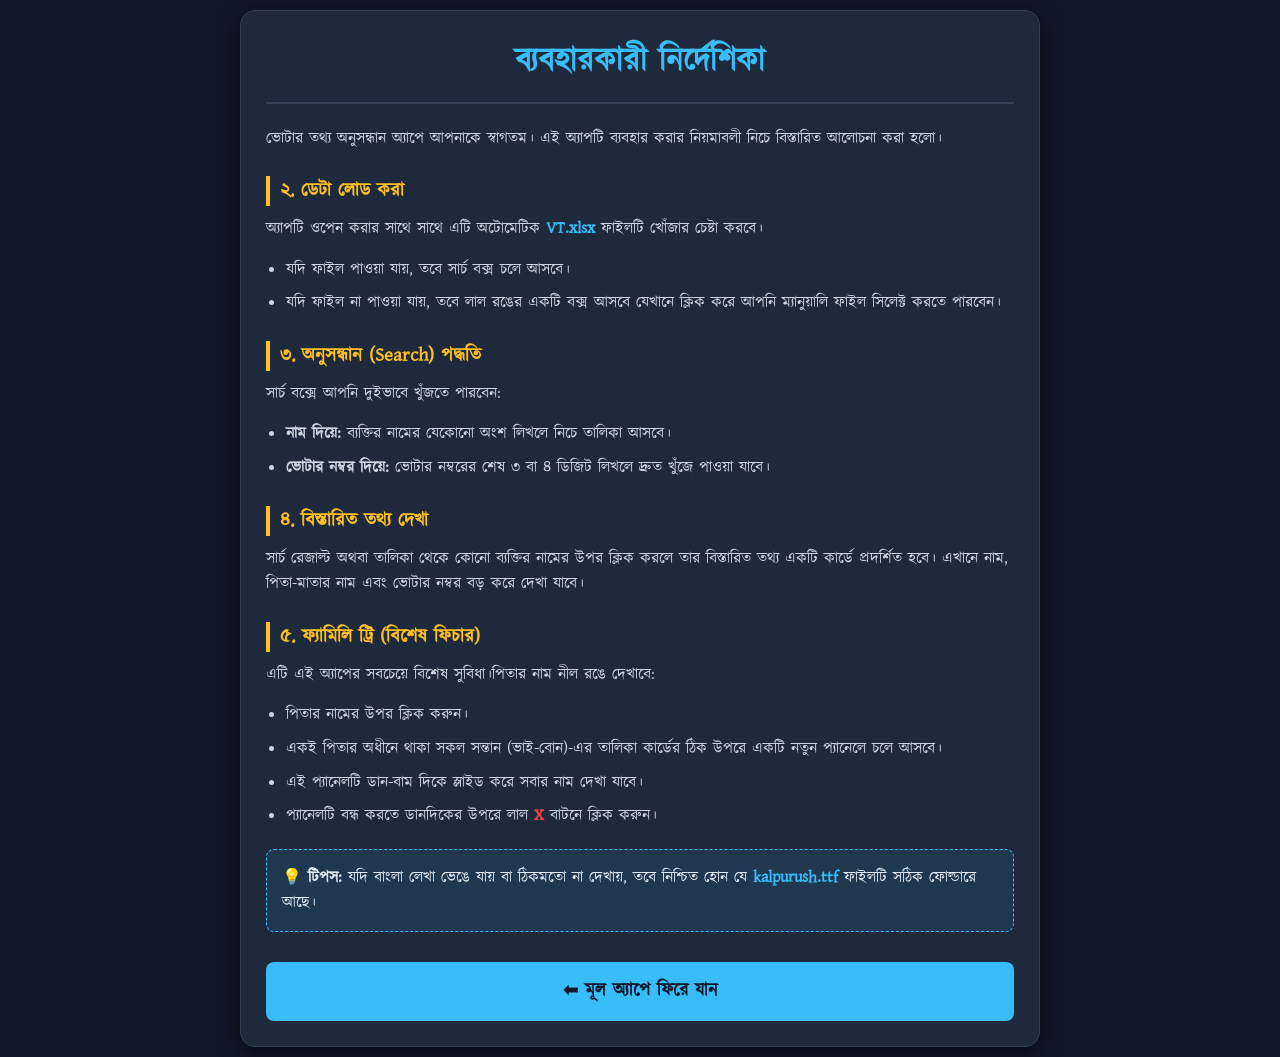
==== UG.html @ 9943b137 "Add files via upload" ====
<!DOCTYPE html>
<html lang="bn">
<head>
    <meta charset="UTF-8">
    <meta name="viewport" content="width=device-width, initial-scale=1.0">
    <title>ব্যবহারকারী নির্দেশিকা</title>
    <style>
        /* ফন্ট লোডিং (অফলাইন) */
        @font-face { font-family: 'Kalpurush'; src: url('kalpurush.ttf'); }
        
        /* গ্লোবাল স্টাইল - মূল অ্যাপের সাথে সামঞ্জস্যপূর্ণ */
        * { box-sizing: border-box; }
        body {
            font-family: 'Kalpurush', sans-serif;
            margin: 0;
            padding: 10px;
            background-color: #0f172a; /* গাঢ় ব্যাকগ্রাউন্ড */
            color: #e2e8f0;
            line-height: 1.6;
            display: flex;
            justify-content: center;
        }

        .container {
            width: 100%;
            max-width: 800px;
            background: #1e293b;
            padding: 25px;
            border-radius: 15px;
            box-shadow: 0 5px 20px rgba(0,0,0,0.6);
            border: 1px solid #334155;
        }

        h1 {
            text-align: center;
            color: #38bdf8;
            border-bottom: 2px solid #334155;
            padding-bottom: 15px;
            margin-top: 0;
        }

        h3 { color: #fbbf24; margin-top: 25px; margin-bottom: 10px; border-left: 4px solid #fbbf24; padding-left: 10px; }

        p { margin: 5px 0 15px 0; color: #cbd5e1; font-size: 16px; }

        ul { margin: 0; padding-left: 20px; color: #cbd5e1; }
        li { margin-bottom: 8px; }

        .highlight { color: #38bdf8; font-weight: bold; }
        .warning { color: #ef4444; font-weight: bold; }
        .btn-look { background: #334155; padding: 2px 8px; border-radius: 4px; border: 1px solid #475569; font-size: 14px; }

        /* ব্যাক বাটন */
        .back-btn {
            display: block;
            width: 100%;
            padding: 15px;
            margin-top: 30px;
            background: #38bdf8;
            color: #0f172a;
            text-align: center;
            text-decoration: none;
            font-weight: bold;
            font-size: 18px;
            border-radius: 8px;
            transition: 0.3s;
        }
        .back-btn:hover { background: #0ea5e9; }

        /* টিপস বক্স */
        .tips-box {
            background: rgba(56, 189, 248, 0.1);
            border: 1px dashed #38bdf8;
            padding: 15px;
            border-radius: 8px;
            margin-top: 20px;
        }
    </style>
</head>
<body>

    <div class="container">
        <h1>ব্যবহারকারী নির্দেশিকা</h1>

        <p>ভোটার তথ্য অনুসন্ধান অ্যাপে আপনাকে স্বাগতম। এই অ্যাপটি ব্যবহার করার নিয়মাবলী নিচে বিস্তারিত আলোচনা করা হলো।</p>

         

        <h3>২. ডেটা লোড করা</h3>
        <p>অ্যাপটি ওপেন করার সাথে সাথে এটি অটোমেটিক <span class="highlight">VT.xlsx</span> ফাইলটি খোঁজার চেষ্টা করবে।</p>
        <ul>
            <li>যদি ফাইল পাওয়া যায়, তবে সার্চ বক্স চলে আসবে।</li>
            <li>যদি ফাইল না পাওয়া যায়, তবে লাল রঙের একটি বক্স আসবে যেখানে ক্লিক করে আপনি ম্যানুয়ালি ফাইল সিলেক্ট করতে পারবেন।</li>
        </ul>

        <h3>৩. অনুসন্ধান (Search) পদ্ধতি</h3>
        <p>সার্চ বক্সে আপনি দুইভাবে খুঁজতে পারবেন:</p>
        <ul>
            <li><strong>নাম দিয়ে:</strong> ব্যক্তির নামের যেকোনো অংশ লিখলে নিচে তালিকা আসবে।</li>
            <li><strong>ভোটার নম্বর দিয়ে:</strong> ভোটার নম্বরের শেষ ৩ বা ৪ ডিজিট লিখলে দ্রুত খুঁজে পাওয়া যাবে।</li>
        </ul>

        <h3>৪. বিস্তারিত তথ্য দেখা</h3>
        <p>সার্চ রেজাল্ট অথবা তালিকা থেকে কোনো ব্যক্তির নামের উপর ক্লিক করলে তার বিস্তারিত তথ্য একটি কার্ডে প্রদর্শিত হবে। এখানে নাম, পিতা-মাতার নাম এবং ভোটার নম্বর বড় করে দেখা যাবে।</p>

        <h3>৫. ফ্যামিলি ট্রি (বিশেষ ফিচার)</h3>
        <p>এটি এই অ্যাপের সবচেয়ে বিশেষ সুবিধা।</ বিস্তারিত কার্ডে যখন <strong>পিতার নাম</strong> নীল রঙে দেখাবে:</p>
        <ul>
            <li>পিতার নামের উপর ক্লিক করুন।</li>
            <li>একই পিতার অধীনে থাকা সকল সন্তান (ভাই-বোন)-এর তালিকা কার্ডের ঠিক উপরে একটি নতুন প্যানেলে চলে আসবে।</li>
            <li>এই প্যানেলটি ডান-বাম দিকে স্লাইড করে সবার নাম দেখা যাবে।</li>
            <li>প্যানেলটি বন্ধ করতে ডানদিকের উপরে লাল <span class="warning">X</span> বাটনে ক্লিক করুন।</li>
        </ul>

        <div class="tips-box">
            <strong>💡 টিপস:</strong> যদি বাংলা লেখা ভেঙে যায় বা ঠিকমতো না দেখায়, তবে নিশ্চিত হোন যে <span class="highlight">kalpurush.ttf</span> ফাইলটি সঠিক ফোল্ডারে আছে।
        </div>

        <a href="Vot.html" class="back-btn">⬅ মূল অ্যাপে ফিরে যান</a>
    </div>

</body>
</html>
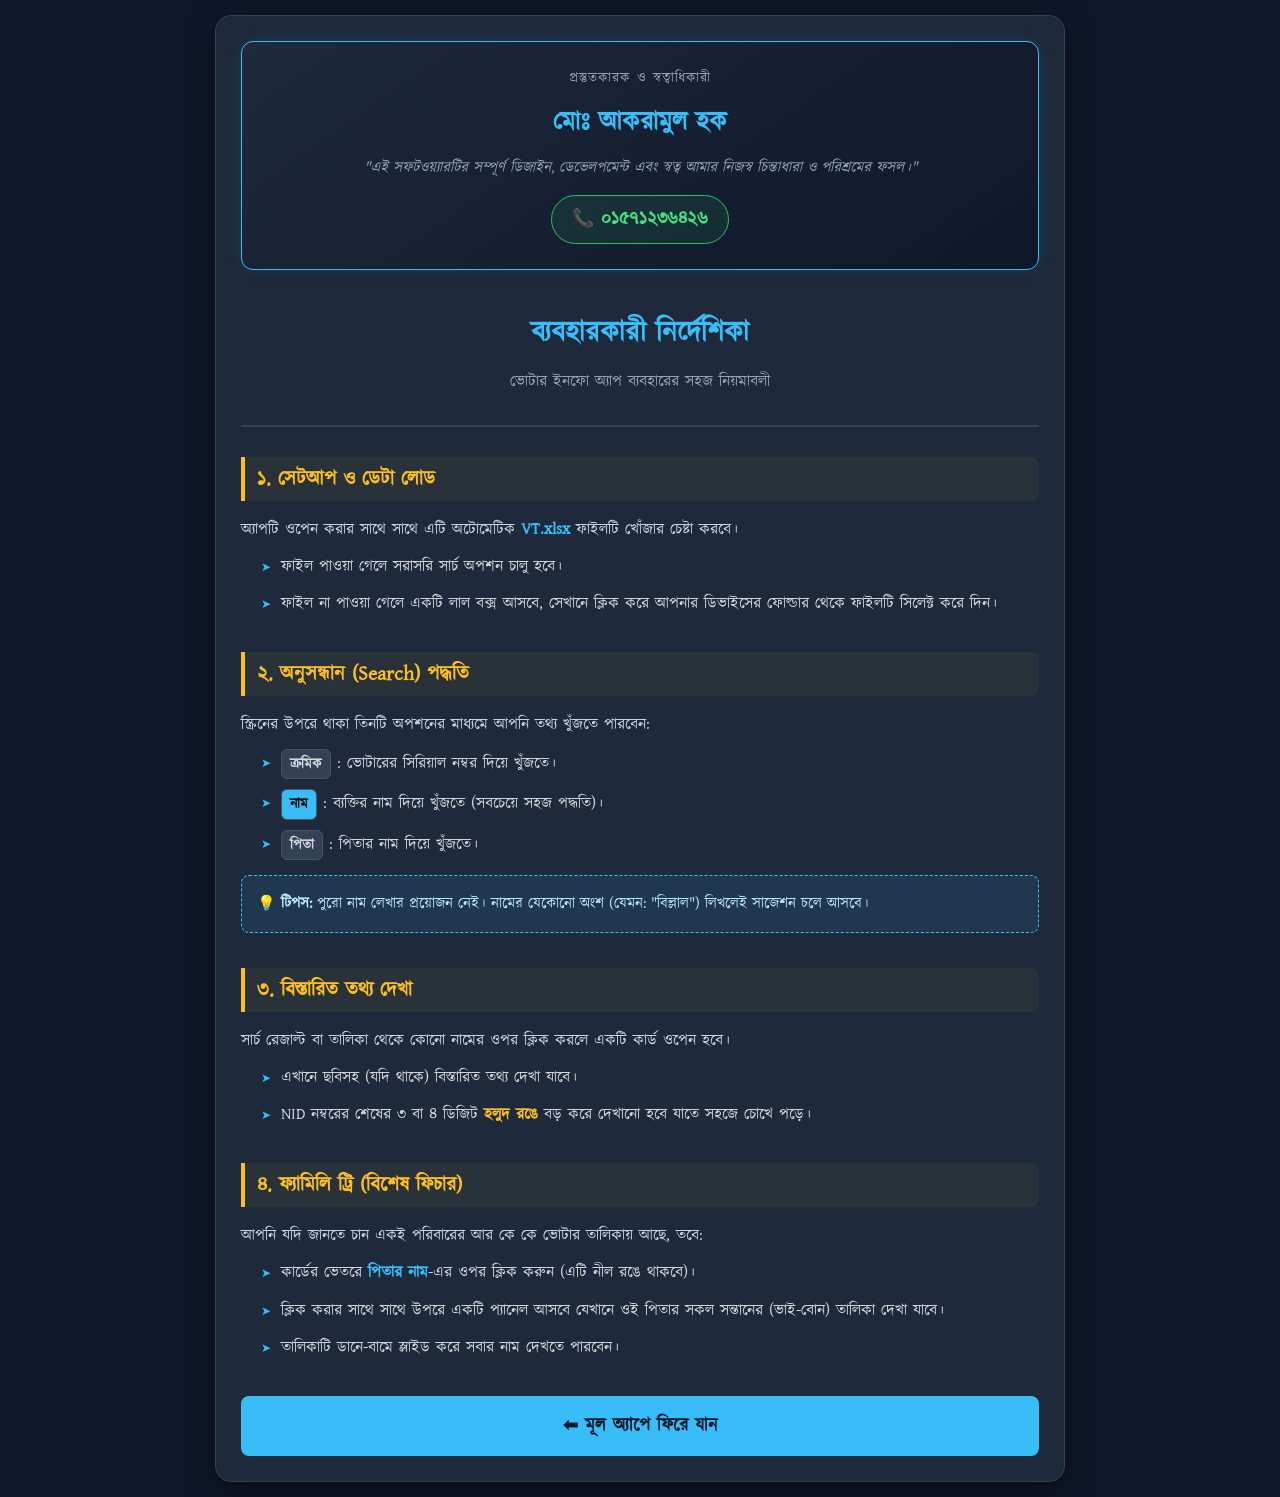
==== commit b72955b3: "Add files via upload" ====
--- a/UG.html
+++ b/UG.html
@@ -3,60 +3,170 @@
 <head>
     <meta charset="UTF-8">
     <meta name="viewport" content="width=device-width, initial-scale=1.0">
-    <title>ব্যবহারকারী নির্দেশিকা</title>
+    <title>ব্যবহারকারী নির্দেশিকা - ভোটার ইনফো</title>
+    <link href="https://fonts.googleapis.com/css2?family=Hind+Siliguri:wght@300;400;500;600;700&display=swap" rel="stylesheet">
     <style>
-        /* ফন্ট লোডিং (অফলাইন) */
-        @font-face { font-family: 'Kalpurush'; src: url('kalpurush.ttf'); }
-        
-        /* গ্লোবাল স্টাইল - মূল অ্যাপের সাথে সামঞ্জস্যপূর্ণ */
+        /* --- গ্লোবাল ভেরিয়েবল --- */
+        :root {
+            --bg-dark: #0f172a;       /* মূল ব্যাকগ্রাউন্ড */
+            --card-bg: #1e293b;       /* কার্ড ব্যাকগ্রাউন্ড */
+            --text-main: #e2e8f0;     /* প্রধান টেক্সট */
+            --text-muted: #94a3b8;    /* অস্পষ্ট টেক্সট */
+            --accent-blue: #38bdf8;   /* নীল হাইলাইট */
+            --accent-yellow: #fbbf24; /* হলুদ হাইলাইট */
+            --border-color: #334155;  /* বর্ডার */
+            --dev-bg: #172554;        /* ডেভেলপার সেকশন ব্যাকগ্রাউন্ড */
+        }
+
+        /* --- রিসেট এবং বেসিক স্টাইল --- */
         * { box-sizing: border-box; }
+        @font-face{font-family:'Kalpurush';src:url('kalpurush.ttf')}*{box-sizing:border-box;outline:0}body{font-family:'Kalpurush',sans-serif;margin:0;padding:0;background:#0f172a;color:#e2e8f0;display:flex;flex-direction:column;align-items:center;min-height:100vh}
+ 
         body {
             font-family: 'Kalpurush', sans-serif;
             margin: 0;
-            padding: 10px;
-            background-color: #0f172a; /* গাঢ় ব্যাকগ্রাউন্ড */
-            color: #e2e8f0;
-            line-height: 1.6;
+            padding: 15px;
+            background-color: var(--bg-dark);
+            color: var(--text-main);
+            line-height: 1.7;
             display: flex;
             justify-content: center;
-        }
-
+            min-height: 100vh;
+        }
+
+        /* --- মেইন কন্টেইনার --- */
         .container {
             width: 100%;
-            max-width: 800px;
-            background: #1e293b;
+            max-width: 850px;
+            background: var(--card-bg);
             padding: 25px;
-            border-radius: 15px;
-            box-shadow: 0 5px 20px rgba(0,0,0,0.6);
-            border: 1px solid #334155;
+            border-radius: 16px;
+            box-shadow: 0 10px 30px rgba(0,0,0,0.5);
+            border: 1px solid var(--border-color);
+        }
+
+        /* --- হেডার সেকশন --- */
+        header {
+            text-align: center;
+            border-bottom: 2px solid var(--border-color);
+            padding-bottom: 20px;
+            margin-bottom: 30px;
         }
 
         h1 {
+            color: var(--accent-blue);
+            margin: 0;
+            font-size: 28px;
+            font-weight: 700;
+        }
+
+        /* --- সেকশন স্টাইল --- */
+        .guide-section {
+            margin-bottom: 35px;
+        }
+
+        h3 {
+            color: var(--accent-yellow);
+            font-size: 20px;
+            margin-bottom: 15px;
+            border-left: 4px solid var(--accent-yellow);
+            padding-left: 12px;
+            background: rgba(251, 191, 36, 0.05);
+            padding-top: 5px;
+            padding-bottom: 5px;
+            border-radius: 0 8px 8px 0;
+        }
+
+        p { margin: 0 0 10px 0; color: #cbd5e1; font-size: 16px; }
+
+        ul { margin: 0; padding-left: 20px; list-style-type: none; }
+        li { 
+            position: relative; 
+            padding-left: 20px; 
+            margin-bottom: 10px;
+            color: #d1d5db;
+        }
+        li::before {
+            content: "➤";
+            color: var(--accent-blue);
+            position: absolute;
+            left: 0;
+            font-size: 12px;
+            top: 5px;
+        }
+
+        /* --- ডেভেলপার কার্ড (স্পেশাল ডিজাইন) --- */
+        .dev-card {
+            background: linear-gradient(145deg, #1e293b, #0f172a);
+            border: 1px solid var(--accent-blue);
+            padding: 25px;
+            border-radius: 12px;
             text-align: center;
-            color: #38bdf8;
-            border-bottom: 2px solid #334155;
-            padding-bottom: 15px;
-            margin-top: 0;
-        }
-
-        h3 { color: #fbbf24; margin-top: 25px; margin-bottom: 10px; border-left: 4px solid #fbbf24; padding-left: 10px; }
-
-        p { margin: 5px 0 15px 0; color: #cbd5e1; font-size: 16px; }
-
-        ul { margin: 0; padding-left: 20px; color: #cbd5e1; }
-        li { margin-bottom: 8px; }
-
-        .highlight { color: #38bdf8; font-weight: bold; }
-        .warning { color: #ef4444; font-weight: bold; }
-        .btn-look { background: #334155; padding: 2px 8px; border-radius: 4px; border: 1px solid #475569; font-size: 14px; }
-
-        /* ব্যাক বাটন */
+            margin-bottom: 40px;
+            box-shadow: 0 0 15px rgba(56, 189, 248, 0.1);
+        }
+        .dev-title {
+            color: var(--text-muted);
+            font-size: 14px;
+            text-transform: uppercase;
+            letter-spacing: 1px;
+            margin-bottom: 10px;
+        }
+        .dev-name {
+            color: var(--accent-blue);
+            font-size: 26px;
+            font-weight: 700;
+            margin: 0 0 10px 0;
+        }
+        .dev-desc {
+            font-size: 15px;
+            font-style: italic;
+            color: #94a3b8;
+            margin-bottom: 15px;
+        }
+        .contact-btn {
+            display: inline-block;
+            background: rgba(34, 197, 94, 0.1);
+            color: #4ade80;
+            border: 1px solid #22c55e;
+            padding: 8px 20px;
+            border-radius: 50px;
+            font-weight: bold;
+            text-decoration: none;
+            font-size: 18px;
+        }
+
+        /* --- হাইলাইট ব্যাজ --- */
+        .badge {
+            display: inline-block;
+            padding: 2px 8px;
+            border-radius: 6px;
+            font-size: 0.9em;
+            font-weight: 600;
+            background: #334155;
+            border: 1px solid #475569;
+        }
+        .highlight { color: var(--accent-blue); font-weight: bold; }
+        .active-tab { background: var(--accent-blue); color: #000; }
+
+        /* --- টিপস বক্স --- */
+        .tips-box {
+            background: rgba(56, 189, 248, 0.1);
+            border: 1px dashed var(--accent-blue);
+            padding: 15px;
+            border-radius: 8px;
+            margin-top: 15px;
+            color: #bae6fd;
+            font-size: 15px;
+        }
+
+        /* --- ব্যাক বাটন --- */
         .back-btn {
             display: block;
             width: 100%;
             padding: 15px;
             margin-top: 30px;
-            background: #38bdf8;
+            background: var(--accent-blue);
             color: #0f172a;
             text-align: center;
             text-decoration: none;
@@ -65,58 +175,76 @@
             border-radius: 8px;
             transition: 0.3s;
         }
-        .back-btn:hover { background: #0ea5e9; }
-
-        /* টিপস বক্স */
-        .tips-box {
-            background: rgba(56, 189, 248, 0.1);
-            border: 1px dashed #38bdf8;
-            padding: 15px;
-            border-radius: 8px;
-            margin-top: 20px;
+        .back-btn:hover { 
+            background: #0ea5e9; 
+            transform: translateY(-2px);
+        }
+
+        /* রেসপন্সিভ */
+        @media (max-width: 600px) {
+            .container { padding: 15px; }
+            h1 { font-size: 24px; }
+            .dev-name { font-size: 22px; }
         }
     </style>
 </head>
 <body>
 
     <div class="container">
-        <h1>ব্যবহারকারী নির্দেশিকা</h1>
-
-        <p>ভোটার তথ্য অনুসন্ধান অ্যাপে আপনাকে স্বাগতম। এই অ্যাপটি ব্যবহার করার নিয়মাবলী নিচে বিস্তারিত আলোচনা করা হলো।</p>
-
-         
-
-        <h3>২. ডেটা লোড করা</h3>
-        <p>অ্যাপটি ওপেন করার সাথে সাথে এটি অটোমেটিক <span class="highlight">VT.xlsx</span> ফাইলটি খোঁজার চেষ্টা করবে।</p>
-        <ul>
-            <li>যদি ফাইল পাওয়া যায়, তবে সার্চ বক্স চলে আসবে।</li>
-            <li>যদি ফাইল না পাওয়া যায়, তবে লাল রঙের একটি বক্স আসবে যেখানে ক্লিক করে আপনি ম্যানুয়ালি ফাইল সিলেক্ট করতে পারবেন।</li>
-        </ul>
-
-        <h3>৩. অনুসন্ধান (Search) পদ্ধতি</h3>
-        <p>সার্চ বক্সে আপনি দুইভাবে খুঁজতে পারবেন:</p>
-        <ul>
-            <li><strong>নাম দিয়ে:</strong> ব্যক্তির নামের যেকোনো অংশ লিখলে নিচে তালিকা আসবে।</li>
-            <li><strong>ভোটার নম্বর দিয়ে:</strong> ভোটার নম্বরের শেষ ৩ বা ৪ ডিজিট লিখলে দ্রুত খুঁজে পাওয়া যাবে।</li>
-        </ul>
-
-        <h3>৪. বিস্তারিত তথ্য দেখা</h3>
-        <p>সার্চ রেজাল্ট অথবা তালিকা থেকে কোনো ব্যক্তির নামের উপর ক্লিক করলে তার বিস্তারিত তথ্য একটি কার্ডে প্রদর্শিত হবে। এখানে নাম, পিতা-মাতার নাম এবং ভোটার নম্বর বড় করে দেখা যাবে।</p>
-
-        <h3>৫. ফ্যামিলি ট্রি (বিশেষ ফিচার)</h3>
-        <p>এটি এই অ্যাপের সবচেয়ে বিশেষ সুবিধা।</ বিস্তারিত কার্ডে যখন <strong>পিতার নাম</strong> নীল রঙে দেখাবে:</p>
-        <ul>
-            <li>পিতার নামের উপর ক্লিক করুন।</li>
-            <li>একই পিতার অধীনে থাকা সকল সন্তান (ভাই-বোন)-এর তালিকা কার্ডের ঠিক উপরে একটি নতুন প্যানেলে চলে আসবে।</li>
-            <li>এই প্যানেলটি ডান-বাম দিকে স্লাইড করে সবার নাম দেখা যাবে।</li>
-            <li>প্যানেলটি বন্ধ করতে ডানদিকের উপরে লাল <span class="warning">X</span> বাটনে ক্লিক করুন।</li>
-        </ul>
-
-        <div class="tips-box">
-            <strong>💡 টিপস:</strong> যদি বাংলা লেখা ভেঙে যায় বা ঠিকমতো না দেখায়, তবে নিশ্চিত হোন যে <span class="highlight">kalpurush.ttf</span> ফাইলটি সঠিক ফোল্ডারে আছে।
-        </div>
-
-        <a href="Vot.html" class="back-btn">⬅ মূল অ্যাপে ফিরে যান</a>
+        <div class="dev-card">
+            <div class="dev-title">প্রস্তুতকারক ও স্বত্বাধিকারী</div>
+            <h2 class="dev-name">মোঃ আকরামুল হক</h2>
+            <p class="dev-desc">"এই সফটওয়্যারটির সম্পূর্ণ ডিজাইন, ডেভেলপমেন্ট এবং স্বত্ব আমার নিজস্ব চিন্তাধারা ও পরিশ্রমের ফসল।"</p>
+            <a href="tel:+8801571236426" class="contact-btn">📞 ০১৫৭১২৩৬৪২৬</a>
+        </div>
+
+        <header>
+            <h1>ব্যবহারকারী নির্দেশিকা</h1>
+            <p style="margin-top: 10px; color: #94a3b8;">ভোটার ইনফো অ্যাপ ব্যবহারের সহজ নিয়মাবলী</p>
+        </header>
+
+        <div class="guide-section">
+            <h3>১. সেটআপ ও ডেটা লোড</h3>
+            <p>অ্যাপটি ওপেন করার সাথে সাথে এটি অটোমেটিক <span class="highlight">VT.xlsx</span> ফাইলটি খোঁজার চেষ্টা করবে।</p>
+            <ul>
+                <li>ফাইল পাওয়া গেলে সরাসরি সার্চ অপশন চালু হবে।</li>
+                <li>ফাইল না পাওয়া গেলে একটি লাল বক্স আসবে, সেখানে ক্লিক করে আপনার ডিভাইসের ফোল্ডার থেকে ফাইলটি সিলেক্ট করে দিন।</li>
+            </ul>
+        </div>
+
+        <div class="guide-section">
+            <h3>২. অনুসন্ধান (Search) পদ্ধতি</h3>
+            <p>স্ক্রিনের উপরে থাকা তিনটি অপশনের মাধ্যমে আপনি তথ্য খুঁজতে পারবেন:</p>
+            <ul>
+                <li><span class="badge">ক্রমিক</span> : ভোটারের সিরিয়াল নম্বর দিয়ে খুঁজতে।</li>
+                <li><span class="badge active-tab">নাম</span> : ব্যক্তির নাম দিয়ে খুঁজতে (সবচেয়ে সহজ পদ্ধতি)।</li>
+                <li><span class="badge">পিতা</span> : পিতার নাম দিয়ে খুঁজতে।</li>
+            </ul>
+            <div class="tips-box">
+                <strong>💡 টিপস:</strong> পুরো নাম লেখার প্রয়োজন নেই। নামের যেকোনো অংশ (যেমন: "বিল্লাল") লিখলেই সাজেশন চলে আসবে।
+            </div>
+        </div>
+
+        <div class="guide-section">
+            <h3>৩. বিস্তারিত তথ্য দেখা</h3>
+            <p>সার্চ রেজাল্ট বা তালিকা থেকে কোনো নামের ওপর ক্লিক করলে একটি কার্ড ওপেন হবে।</p>
+            <ul>
+                <li>এখানে ছবিসহ (যদি থাকে) বিস্তারিত তথ্য দেখা যাবে।</li>
+                <li>NID নম্বরের শেষের ৩ বা ৪ ডিজিট <span style="color: #fbbf24; font-weight: bold;">হলুদ রঙে</span> বড় করে দেখানো হবে যাতে সহজে চোখে পড়ে।</li>
+            </ul>
+        </div>
+
+        <div class="guide-section">
+            <h3>৪. ফ্যামিলি ট্রি (বিশেষ ফিচার)</h3>
+            <p>আপনি যদি জানতে চান একই পরিবারের আর কে কে ভোটার তালিকায় আছে, তবে:</p>
+            <ul>
+                <li>কার্ডের ভেতরে <span class="highlight">পিতার নাম</span>-এর ওপর ক্লিক করুন (এটি নীল রঙে থাকবে)।</li>
+                <li>ক্লিক করার সাথে সাথে উপরে একটি প্যানেল আসবে যেখানে ওই পিতার সকল সন্তানের (ভাই-বোন) তালিকা দেখা যাবে।</li>
+                <li>তালিকাটি ডানে-বামে স্লাইড করে সবার নাম দেখতে পারবেন।</li>
+            </ul>
+        </div>
+
+        <a href="index.html" class="back-btn">⬅ মূল অ্যাপে ফিরে যান</a>
     </div>
 
 </body>
